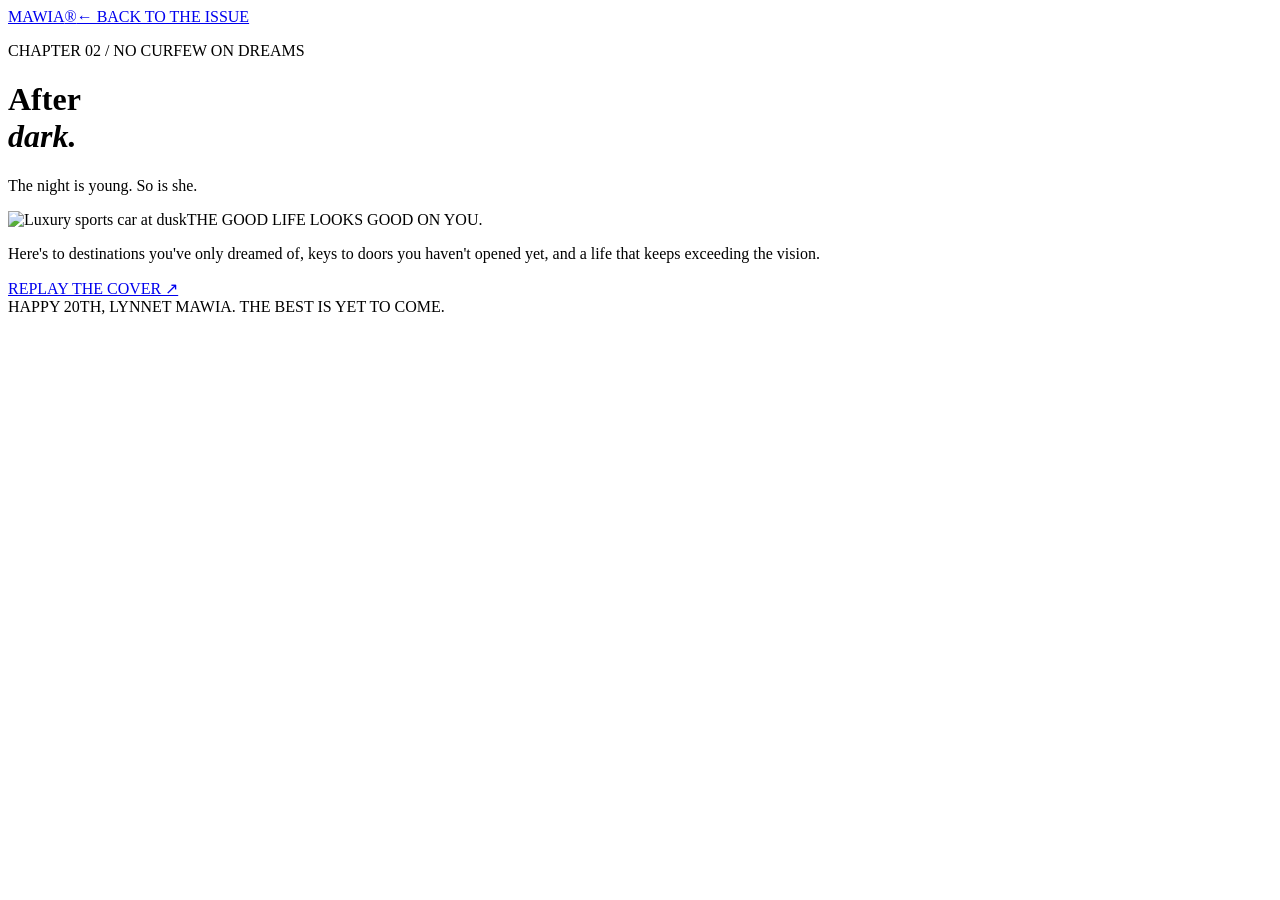
==== afterdark.html @ 074153f6 "Create editorial birthday website: afterdark.html" ====
<!doctype html><html lang="en"><head><meta charset="utf-8"><meta name="viewport" content="width=device-width,initial-scale=1"><title>After Dark — Mawia</title><link href="https://fonts.googleapis.com/css2?family=DM+Sans:wght@400;500;600;700&family=Playfair+Display:ital,wght@0,500;0,600;0,700;1,500;1,600&display=swap" rel="stylesheet"><link rel="stylesheet" href="style.css"></head><body class="afterdark"><header class="inner-nav"><a class="wordmark" href="index.html">MAWIA<span>®</span></a><a class="nav-next" href="birthday.html">← BACK TO THE ISSUE</a></header><main class="after-main"><p class="eyebrow">CHAPTER 02 / NO CURFEW ON DREAMS</p><h1>After<br><em>dark.</em></h1><p class="after-deck">The night is young. So is she.</p><div class="car-image"><img src="https://images.unsplash.com/photo-1503376780353-7e6692767b70?auto=format&fit=crop&w=1800&q=90" alt="Luxury sports car at dusk"><span>THE GOOD LIFE LOOKS GOOD ON YOU.</span></div><div class="after-bottom"><p>Here's to destinations you've only dreamed of, keys to doors you haven't opened yet, and a life that keeps exceeding the vision.</p><a class="final-link" href="index.html">REPLAY THE COVER ↗</a></div><footer>HAPPY 20TH, LYNNET MAWIA. THE BEST IS YET TO COME.</footer></main></body></html>
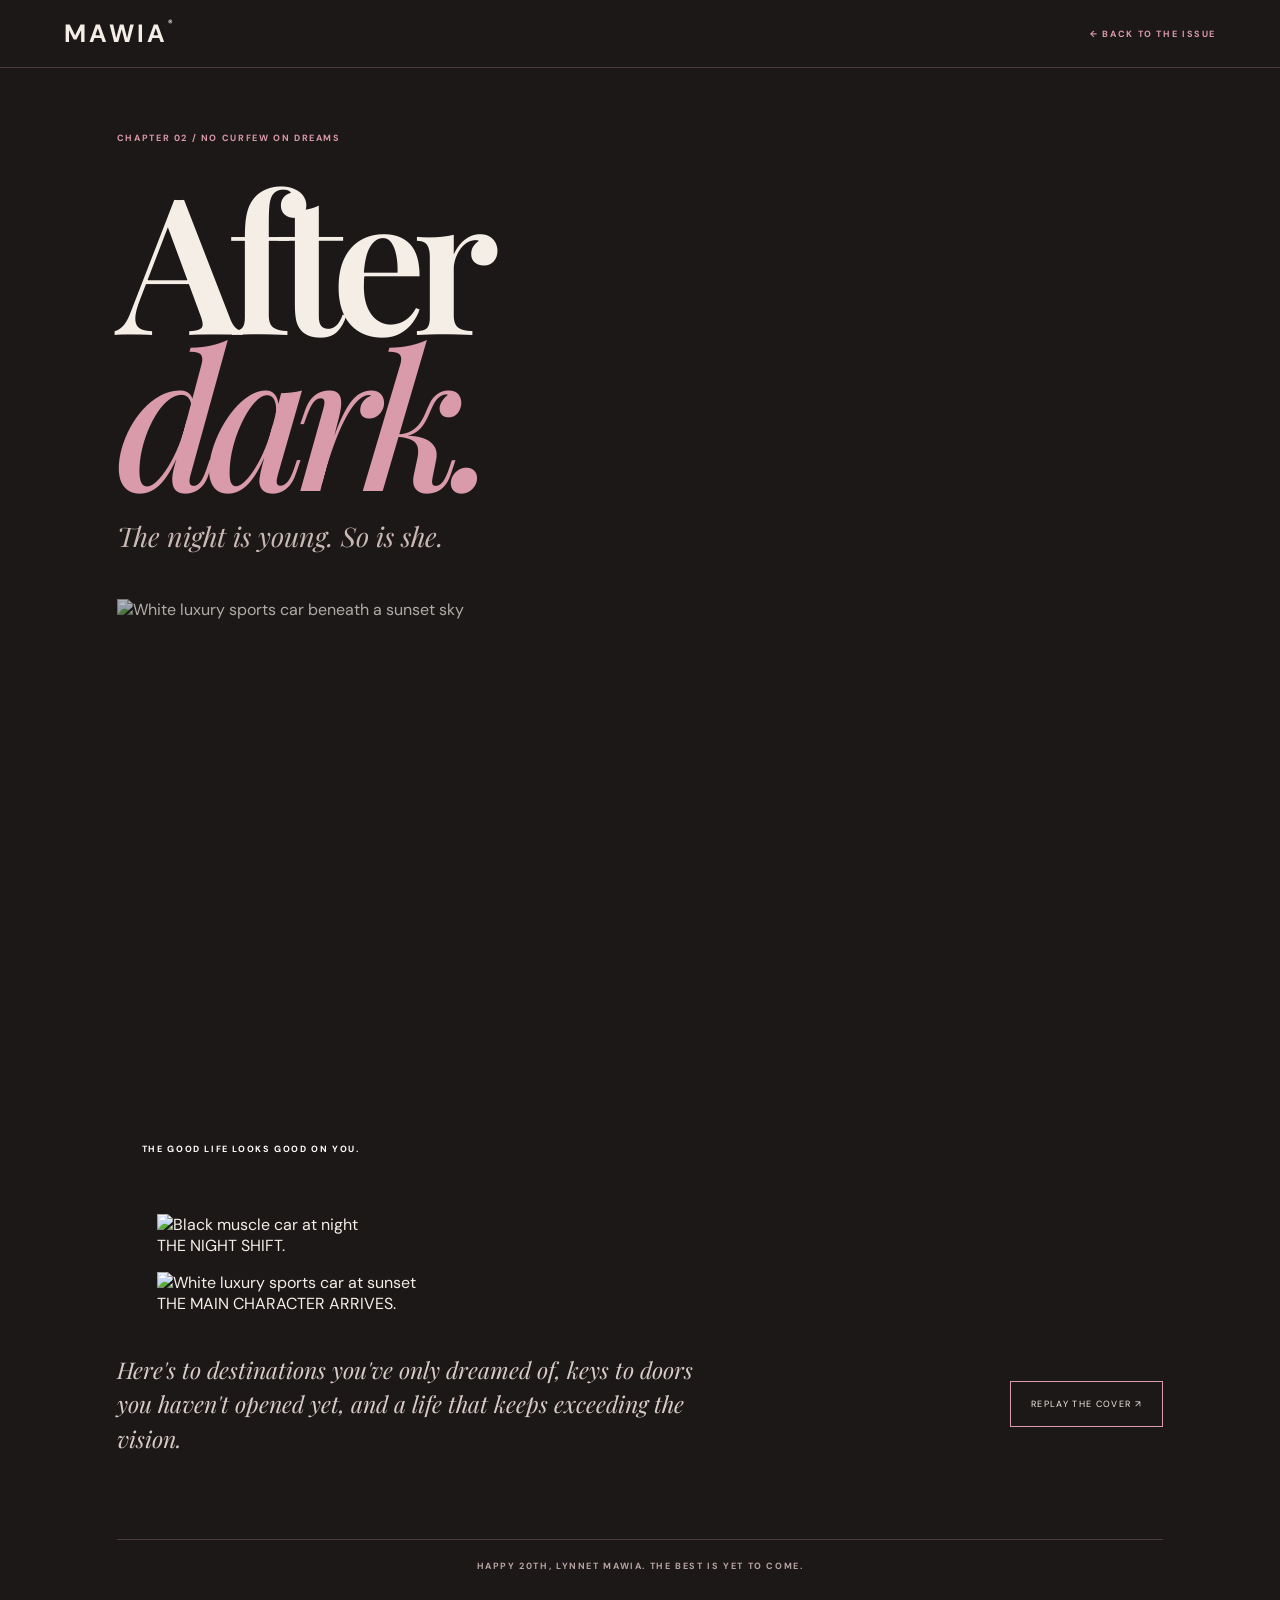
==== commit 193baa7a: "Use the supplied Arcane artwork and car photographs" ====
--- a/afterdark.html
+++ b/afterdark.html
@@ -1 +1 @@
-<!doctype html><html lang="en"><head><meta charset="utf-8"><meta name="viewport" content="width=device-width,initial-scale=1"><title>After Dark — Mawia</title><link href="https://fonts.googleapis.com/css2?family=DM+Sans:wght@400;500;600;700&family=Playfair+Display:ital,wght@0,500;0,600;0,700;1,500;1,600&display=swap" rel="stylesheet"><link rel="stylesheet" href="style.css"></head><body class="afterdark"><header class="inner-nav"><a class="wordmark" href="index.html">MAWIA<span>®</span></a><a class="nav-next" href="birthday.html">← BACK TO THE ISSUE</a></header><main class="after-main"><p class="eyebrow">CHAPTER 02 / NO CURFEW ON DREAMS</p><h1>After<br><em>dark.</em></h1><p class="after-deck">The night is young. So is she.</p><div class="car-image"><img src="https://images.unsplash.com/photo-1503376780353-7e6692767b70?auto=format&fit=crop&w=1800&q=90" alt="Luxury sports car at dusk"><span>THE GOOD LIFE LOOKS GOOD ON YOU.</span></div><div class="after-bottom"><p>Here's to destinations you've only dreamed of, keys to doors you haven't opened yet, and a life that keeps exceeding the vision.</p><a class="final-link" href="index.html">REPLAY THE COVER ↗</a></div><footer>HAPPY 20TH, LYNNET MAWIA. THE BEST IS YET TO COME.</footer></main></body></html>+<!doctype html><html lang="en"><head><meta charset="utf-8"><meta name="viewport" content="width=device-width,initial-scale=1"><title>After Dark — Mawia</title><link href="https://fonts.googleapis.com/css2?family=DM+Sans:wght@400;500;600;700&family=Playfair+Display:ital,wght@0,500;0,600;0,700;1,500;1,600&display=swap" rel="stylesheet"><link rel="stylesheet" href="style.css"></head><body class="afterdark"><header class="inner-nav"><a class="wordmark" href="index.html">MAWIA<span>®</span></a><a class="nav-next" href="birthday.html">← BACK TO THE ISSUE</a></header><main class="after-main"><p class="eyebrow">CHAPTER 02 / NO CURFEW ON DREAMS</p><h1>After<br><em>dark.</em></h1><p class="after-deck">The night is young. So is she.</p><div class="car-image"><img src="assets/car-white.jpg" alt="White luxury sports car beneath a sunset sky"><span>THE GOOD LIFE LOOKS GOOD ON YOU.</span></div><div class="car-pair"><figure><img src="assets/car-night.jpg" alt="Black muscle car at night"><figcaption>THE NIGHT SHIFT.</figcaption></figure><figure><img src="assets/car-white.jpg" alt="White luxury sports car at sunset"><figcaption>THE MAIN CHARACTER ARRIVES.</figcaption></figure></div><div class="after-bottom"><p>Here's to destinations you've only dreamed of, keys to doors you haven't opened yet, and a life that keeps exceeding the vision.</p><a class="final-link" href="index.html">REPLAY THE COVER ↗</a></div><footer>HAPPY 20TH, LYNNET MAWIA. THE BEST IS YET TO COME.</footer></main></body></html>
--- a/style.css
+++ b/style.css
@@ -0,0 +1 @@
+:root{--paper:#f4eee7;--ink:#201b1a;--muted:#82766f;--wine:#7a263d;--line:#d9cec4;--serif:'Playfair Display',Georgia,serif;--sans:'DM Sans',Arial,sans-serif}*{box-sizing:border-box}html{scroll-behavior:smooth}body{margin:0;background:var(--paper);color:var(--ink);font-family:var(--sans)}a{color:inherit;text-decoration:none}.masthead,.inner-nav{height:76px;padding:0 5vw;display:flex;align-items:center;justify-content:space-between;border-bottom:1px solid var(--line)}.wordmark{font:700 25px var(--sans);letter-spacing:.13em}.wordmark span{font-size:9px;vertical-align:top}.masthead>span,.eyebrow,.photo-note,.cover-footer,.section-kicker,.birthday-heading>p,.feature-quote>p,.note-label,.countdown-wrap>span,.countdown-wrap small,.page-bottom,.nav-next,.car-image span,.after-main footer{font-size:9px;letter-spacing:.18em;font-weight:700}.masthead>span{color:var(--muted)}.cover-grid{min-height:calc(100svh - 120px);display:grid;grid-template-columns:1.03fr 1.08fr .34fr;gap:3vw;padding:5vh 5vw 3vh;align-items:center}.cover-copy{padding:3vw 0}.eyebrow,.section-kicker,.note-label{color:var(--wine)}h1{font:600 clamp(76px,11vw,166px)/.82 var(--serif);letter-spacing:-.075em;margin:35px 0 25px}.cover-copy h1 em,.birthday-heading h1 em,.after-main h1 em{color:var(--wine);font-weight:500}.cover-deck{font:italic 26px var(--serif);margin:0 0 14px}.cover-small{font-size:12px;line-height:1.8;color:var(--muted)}.round-link{display:grid;place-items:center;border:1px solid var(--wine);color:var(--wine);border-radius:50%;width:48px;height:48px;font-size:24px;margin-top:30px}.cover-photo{height:min(70vh,700px);position:relative;overflow:hidden;background:#ded2c8}.cover-photo img,.feature-image img,.car-image img{width:100%;height:100%;object-fit:cover;display:block;filter:saturate(.78)}.cover-photo img{object-position:center 30%}.photo-note{position:absolute;left:18px;top:18px;color:white}.cover-number{position:absolute;right:-9px;bottom:-48px;font:600 190px/.9 var(--serif);color:#f4eee7;mix-blend-mode:screen}.cover-side{height:100%;display:flex;flex-direction:column;justify-content:space-between;padding:20px 0;color:var(--muted);writing-mode:vertical-rl;align-items:center}.cover-side p{font:500 20px/1.5 var(--serif);color:var(--ink);text-align:center}.cover-side em{color:var(--wine)}.cover-footer{display:flex;justify-content:space-between;padding:17px 5vw;border-top:1px solid var(--line);color:var(--muted)}.inner-nav{height:68px}.nav-next{color:var(--wine)}.birthday-main{max-width:1120px;margin:auto;padding:55px 6vw 35px}.birthday-heading{display:flex;align-items:end;justify-content:space-between;margin:20px 0 45px}.birthday-heading h1{font-size:clamp(60px,9vw,112px);margin:18px 0 0}.birthday-heading>p{color:var(--muted);line-height:1.8;text-align:right}.editorial-feature{display:grid;grid-template-columns:1fr .9fr;min-height:490px;background:#e9dfd6}.feature-image{min-height:490px;overflow:hidden}.feature-quote{padding:8% 10%;display:flex;flex-direction:column;justify-content:center}.quote-mark{font:100px/.7 var(--serif);color:var(--wine)}.feature-quote blockquote{font:italic clamp(27px,3vw,43px)/1.2 var(--serif);margin:25px 0 30px}.feature-quote>p{color:var(--wine)}.signature{font:italic 21px var(--serif);margin-top:24px}.birthday-note{max-width:690px;margin:75px auto;text-align:center}.birthday-note p{font:23px/1.65 var(--serif);margin:22px 0}.birthday-note strong{font-size:9px;letter-spacing:.2em}.countdown-wrap{text-align:center;border-top:1px solid var(--line);border-bottom:1px solid var(--line);padding:35px 0}.countdown-wrap>span{color:var(--wine)}.countdown{font:clamp(28px,5vw,54px) var(--serif);letter-spacing:.08em;margin:17px 0}.countdown-wrap small{color:var(--muted)}.page-bottom{display:flex;justify-content:space-between;padding-top:28px;color:var(--muted)}.page-bottom a{color:var(--wine)}.afterdark{background:#1d1818;color:#f4eee7;--wine:#d99aaa;--line:#493d3c}.afterdark .inner-nav{border-color:#493d3c}.afterdark .wordmark{color:#f4eee7}.after-main{max-width:1200px;margin:auto;padding:55px 6vw 35px}.after-main h1{font-size:clamp(90px,15vw,190px);margin:35px 0 15px}.after-deck{font:italic 27px var(--serif);color:#c9b8b4}.car-image{height:min(58vw,580px);min-height:280px;margin:45px 0 35px;position:relative;overflow:hidden}.car-image img{filter:brightness(.72) saturate(.72)}.car-image span{position:absolute;bottom:24px;left:25px;color:white}.after-bottom{display:flex;justify-content:space-between;align-items:center;gap:40px}.after-bottom p{font:italic 23px/1.5 var(--serif);max-width:600px;color:#d8cbc7}.final-link{border:1px solid #d99aaa;padding:16px 20px;font-size:9px;letter-spacing:.15em}.after-main footer{border-top:1px solid #493d3c;margin-top:60px;padding-top:20px;color:#b7a5a1;text-align:center}@media(max-width:760px){.masthead{height:64px}.masthead>span:nth-child(2){display:none}.masthead>span{font-size:8px}.cover-grid{grid-template-columns:1fr 1.05fr;gap:5vw;padding:5vh 5vw}.cover-copy{padding:0}.cover-copy h1{font-size:clamp(65px,16vw,110px);margin:25px 0 18px}.cover-deck{font-size:20px}.cover-small{font-size:10px}.cover-photo{height:58vh;min-height:390px}.cover-side{display:none}.cover-number{font-size:130px;bottom:-32px}.cover-footer{font-size:7px;padding:14px 5vw}.cover-footer span:nth-child(2){display:none}.birthday-main,.after-main{padding:38px 6vw 25px}.birthday-heading{display:block;margin-bottom:28px}.birthday-heading h1{font-size:clamp(57px,13vw,88px)}.birthday-heading>p{text-align:left;margin-top:25px}.editorial-feature{grid-template-columns:1fr}.feature-image{min-height:390px;height:55vh}.feature-quote{padding:38px 9% 45px}.birthday-note{margin:55px auto}.birthday-note p{font-size:20px}.page-bottom{font-size:8px}.after-main h1{font-size:clamp(95px,22vw,150px)}.car-image{height:65vh;margin:35px 0 25px}.after-bottom{display:block}.after-bottom p{font-size:21px}.final-link{display:inline-block}.after-main footer{font-size:8px;line-height:1.8}}
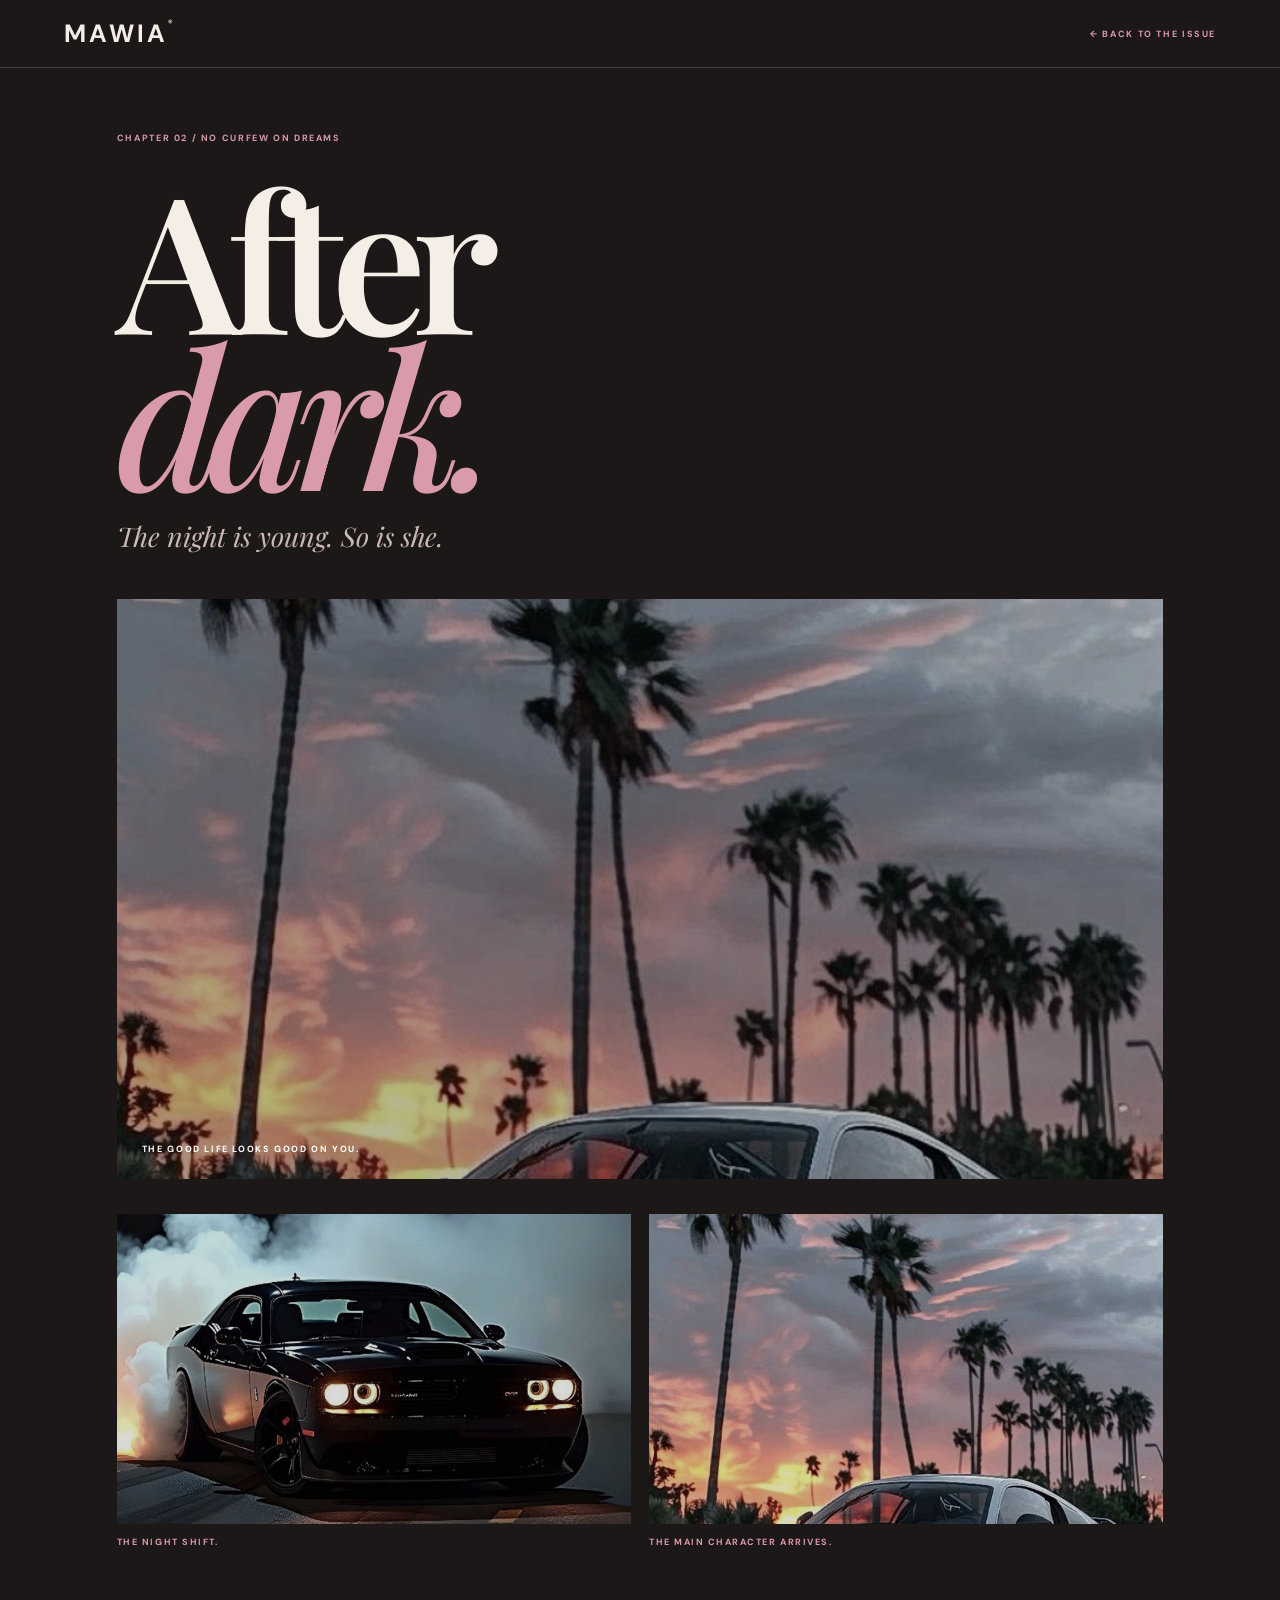
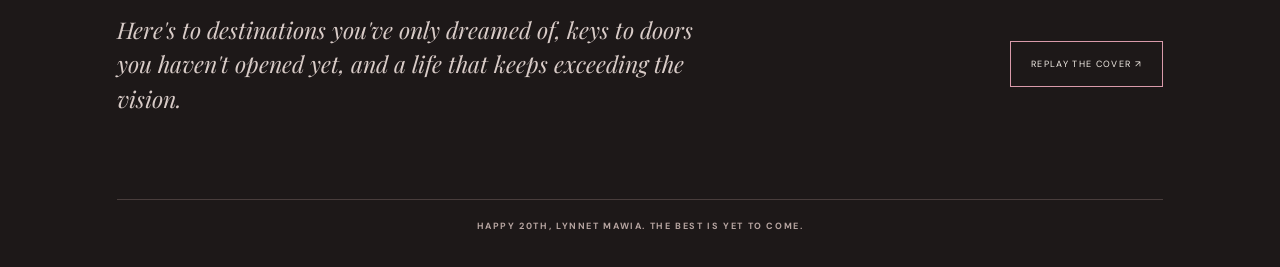
==== commit 2bcffd6f: "Fix image paths to match uploaded artwork" ====
--- a/afterdark.html
+++ b/afterdark.html
@@ -1 +1 @@
-<!doctype html><html lang="en"><head><meta charset="utf-8"><meta name="viewport" content="width=device-width,initial-scale=1"><title>After Dark — Mawia</title><link href="https://fonts.googleapis.com/css2?family=DM+Sans:wght@400;500;600;700&family=Playfair+Display:ital,wght@0,500;0,600;0,700;1,500;1,600&display=swap" rel="stylesheet"><link rel="stylesheet" href="style.css"></head><body class="afterdark"><header class="inner-nav"><a class="wordmark" href="index.html">MAWIA<span>®</span></a><a class="nav-next" href="birthday.html">← BACK TO THE ISSUE</a></header><main class="after-main"><p class="eyebrow">CHAPTER 02 / NO CURFEW ON DREAMS</p><h1>After<br><em>dark.</em></h1><p class="after-deck">The night is young. So is she.</p><div class="car-image"><img src="assets/car-white.jpg" alt="White luxury sports car beneath a sunset sky"><span>THE GOOD LIFE LOOKS GOOD ON YOU.</span></div><div class="car-pair"><figure><img src="assets/car-night.jpg" alt="Black muscle car at night"><figcaption>THE NIGHT SHIFT.</figcaption></figure><figure><img src="assets/car-white.jpg" alt="White luxury sports car at sunset"><figcaption>THE MAIN CHARACTER ARRIVES.</figcaption></figure></div><div class="after-bottom"><p>Here's to destinations you've only dreamed of, keys to doors you haven't opened yet, and a life that keeps exceeding the vision.</p><a class="final-link" href="index.html">REPLAY THE COVER ↗</a></div><footer>HAPPY 20TH, LYNNET MAWIA. THE BEST IS YET TO COME.</footer></main></body></html>+<!doctype html><html lang="en"><head><meta charset="utf-8"><meta name="viewport" content="width=device-width,initial-scale=1"><title>After Dark — Mawia</title><link href="https://fonts.googleapis.com/css2?family=DM+Sans:wght@400;500;600;700&family=Playfair+Display:ital,wght@0,500;0,600;0,700;1,500;1,600&display=swap" rel="stylesheet"><link rel="stylesheet" href="style.css"></head><body class="afterdark"><header class="inner-nav"><a class="wordmark" href="index.html">MAWIA<span>®</span></a><a class="nav-next" href="birthday.html">← BACK TO THE ISSUE</a></header><main class="after-main"><p class="eyebrow">CHAPTER 02 / NO CURFEW ON DREAMS</p><h1>After<br><em>dark.</em></h1><p class="after-deck">The night is young. So is she.</p><div class="car-image"><img src="car-white.jpg" alt="White luxury sports car beneath a sunset sky"><span>THE GOOD LIFE LOOKS GOOD ON YOU.</span></div><div class="car-pair"><figure><img src="car-night.jpg" alt="Black muscle car at night"><figcaption>THE NIGHT SHIFT.</figcaption></figure><figure><img src="car-white.jpg" alt="White luxury sports car at sunset"><figcaption>THE MAIN CHARACTER ARRIVES.</figcaption></figure></div><div class="after-bottom"><p>Here's to destinations you've only dreamed of, keys to doors you haven't opened yet, and a life that keeps exceeding the vision.</p><a class="final-link" href="index.html">REPLAY THE COVER ↗</a></div><footer>HAPPY 20TH, LYNNET MAWIA. THE BEST IS YET TO COME.</footer></main></body></html>
--- a/style.css
+++ b/style.css
@@ -1 +1,3 @@
-:root{--paper:#f4eee7;--ink:#201b1a;--muted:#82766f;--wine:#7a263d;--line:#d9cec4;--serif:'Playfair Display',Georgia,serif;--sans:'DM Sans',Arial,sans-serif}*{box-sizing:border-box}html{scroll-behavior:smooth}body{margin:0;background:var(--paper);color:var(--ink);font-family:var(--sans)}a{color:inherit;text-decoration:none}.masthead,.inner-nav{height:76px;padding:0 5vw;display:flex;align-items:center;justify-content:space-between;border-bottom:1px solid var(--line)}.wordmark{font:700 25px var(--sans);letter-spacing:.13em}.wordmark span{font-size:9px;vertical-align:top}.masthead>span,.eyebrow,.photo-note,.cover-footer,.section-kicker,.birthday-heading>p,.feature-quote>p,.note-label,.countdown-wrap>span,.countdown-wrap small,.page-bottom,.nav-next,.car-image span,.after-main footer{font-size:9px;letter-spacing:.18em;font-weight:700}.masthead>span{color:var(--muted)}.cover-grid{min-height:calc(100svh - 120px);display:grid;grid-template-columns:1.03fr 1.08fr .34fr;gap:3vw;padding:5vh 5vw 3vh;align-items:center}.cover-copy{padding:3vw 0}.eyebrow,.section-kicker,.note-label{color:var(--wine)}h1{font:600 clamp(76px,11vw,166px)/.82 var(--serif);letter-spacing:-.075em;margin:35px 0 25px}.cover-copy h1 em,.birthday-heading h1 em,.after-main h1 em{color:var(--wine);font-weight:500}.cover-deck{font:italic 26px var(--serif);margin:0 0 14px}.cover-small{font-size:12px;line-height:1.8;color:var(--muted)}.round-link{display:grid;place-items:center;border:1px solid var(--wine);color:var(--wine);border-radius:50%;width:48px;height:48px;font-size:24px;margin-top:30px}.cover-photo{height:min(70vh,700px);position:relative;overflow:hidden;background:#ded2c8}.cover-photo img,.feature-image img,.car-image img{width:100%;height:100%;object-fit:cover;display:block;filter:saturate(.78)}.cover-photo img{object-position:center 30%}.photo-note{position:absolute;left:18px;top:18px;color:white}.cover-number{position:absolute;right:-9px;bottom:-48px;font:600 190px/.9 var(--serif);color:#f4eee7;mix-blend-mode:screen}.cover-side{height:100%;display:flex;flex-direction:column;justify-content:space-between;padding:20px 0;color:var(--muted);writing-mode:vertical-rl;align-items:center}.cover-side p{font:500 20px/1.5 var(--serif);color:var(--ink);text-align:center}.cover-side em{color:var(--wine)}.cover-footer{display:flex;justify-content:space-between;padding:17px 5vw;border-top:1px solid var(--line);color:var(--muted)}.inner-nav{height:68px}.nav-next{color:var(--wine)}.birthday-main{max-width:1120px;margin:auto;padding:55px 6vw 35px}.birthday-heading{display:flex;align-items:end;justify-content:space-between;margin:20px 0 45px}.birthday-heading h1{font-size:clamp(60px,9vw,112px);margin:18px 0 0}.birthday-heading>p{color:var(--muted);line-height:1.8;text-align:right}.editorial-feature{display:grid;grid-template-columns:1fr .9fr;min-height:490px;background:#e9dfd6}.feature-image{min-height:490px;overflow:hidden}.feature-quote{padding:8% 10%;display:flex;flex-direction:column;justify-content:center}.quote-mark{font:100px/.7 var(--serif);color:var(--wine)}.feature-quote blockquote{font:italic clamp(27px,3vw,43px)/1.2 var(--serif);margin:25px 0 30px}.feature-quote>p{color:var(--wine)}.signature{font:italic 21px var(--serif);margin-top:24px}.birthday-note{max-width:690px;margin:75px auto;text-align:center}.birthday-note p{font:23px/1.65 var(--serif);margin:22px 0}.birthday-note strong{font-size:9px;letter-spacing:.2em}.countdown-wrap{text-align:center;border-top:1px solid var(--line);border-bottom:1px solid var(--line);padding:35px 0}.countdown-wrap>span{color:var(--wine)}.countdown{font:clamp(28px,5vw,54px) var(--serif);letter-spacing:.08em;margin:17px 0}.countdown-wrap small{color:var(--muted)}.page-bottom{display:flex;justify-content:space-between;padding-top:28px;color:var(--muted)}.page-bottom a{color:var(--wine)}.afterdark{background:#1d1818;color:#f4eee7;--wine:#d99aaa;--line:#493d3c}.afterdark .inner-nav{border-color:#493d3c}.afterdark .wordmark{color:#f4eee7}.after-main{max-width:1200px;margin:auto;padding:55px 6vw 35px}.after-main h1{font-size:clamp(90px,15vw,190px);margin:35px 0 15px}.after-deck{font:italic 27px var(--serif);color:#c9b8b4}.car-image{height:min(58vw,580px);min-height:280px;margin:45px 0 35px;position:relative;overflow:hidden}.car-image img{filter:brightness(.72) saturate(.72)}.car-image span{position:absolute;bottom:24px;left:25px;color:white}.after-bottom{display:flex;justify-content:space-between;align-items:center;gap:40px}.after-bottom p{font:italic 23px/1.5 var(--serif);max-width:600px;color:#d8cbc7}.final-link{border:1px solid #d99aaa;padding:16px 20px;font-size:9px;letter-spacing:.15em}.after-main footer{border-top:1px solid #493d3c;margin-top:60px;padding-top:20px;color:#b7a5a1;text-align:center}@media(max-width:760px){.masthead{height:64px}.masthead>span:nth-child(2){display:none}.masthead>span{font-size:8px}.cover-grid{grid-template-columns:1fr 1.05fr;gap:5vw;padding:5vh 5vw}.cover-copy{padding:0}.cover-copy h1{font-size:clamp(65px,16vw,110px);margin:25px 0 18px}.cover-deck{font-size:20px}.cover-small{font-size:10px}.cover-photo{height:58vh;min-height:390px}.cover-side{display:none}.cover-number{font-size:130px;bottom:-32px}.cover-footer{font-size:7px;padding:14px 5vw}.cover-footer span:nth-child(2){display:none}.birthday-main,.after-main{padding:38px 6vw 25px}.birthday-heading{display:block;margin-bottom:28px}.birthday-heading h1{font-size:clamp(57px,13vw,88px)}.birthday-heading>p{text-align:left;margin-top:25px}.editorial-feature{grid-template-columns:1fr}.feature-image{min-height:390px;height:55vh}.feature-quote{padding:38px 9% 45px}.birthday-note{margin:55px auto}.birthday-note p{font-size:20px}.page-bottom{font-size:8px}.after-main h1{font-size:clamp(95px,22vw,150px)}.car-image{height:65vh;margin:35px 0 25px}.after-bottom{display:block}.after-bottom p{font-size:21px}.final-link{display:inline-block}.after-main footer{font-size:8px;line-height:1.8}}+:root{--paper:#f4eee7;--ink:#201b1a;--muted:#82766f;--wine:#7a263d;--line:#d9cec4;--serif:'Playfair Display',Georgia,serif;--sans:'DM Sans',Arial,sans-serif}*{box-sizing:border-box}html{scroll-behavior:smooth}body{margin:0;background:var(--paper);color:var(--ink);font-family:var(--sans)}a{color:inherit;text-decoration:none}.masthead,.inner-nav{height:76px;padding:0 5vw;display:flex;align-items:center;justify-content:space-between;border-bottom:1px solid var(--line)}.wordmark{font:700 25px var(--sans);letter-spacing:.13em}.wordmark span{font-size:9px;vertical-align:top}.masthead>span,.eyebrow,.photo-note,.cover-footer,.section-kicker,.birthday-heading>p,.feature-quote>p,.note-label,.countdown-wrap>span,.countdown-wrap small,.page-bottom,.nav-next,.car-image span,.after-main footer{font-size:9px;letter-spacing:.18em;font-weight:700}.masthead>span{color:var(--muted)}.cover-grid{min-height:calc(100svh - 120px);display:grid;grid-template-columns:1.03fr 1.08fr .34fr;gap:3vw;padding:5vh 5vw 3vh;align-items:center}.cover-copy{padding:3vw 0}.eyebrow,.section-kicker,.note-label{color:var(--wine)}h1{font:600 clamp(76px,11vw,166px)/.82 var(--serif);letter-spacing:-.075em;margin:35px 0 25px}.cover-copy h1 em,.birthday-heading h1 em,.after-main h1 em{color:var(--wine);font-weight:500}.cover-deck{font:italic 26px var(--serif);margin:0 0 14px}.cover-small{font-size:12px;line-height:1.8;color:var(--muted)}.round-link{display:grid;place-items:center;border:1px solid var(--wine);color:var(--wine);border-radius:50%;width:48px;height:48px;font-size:24px;margin-top:30px}.cover-photo{height:min(70vh,700px);position:relative;overflow:hidden;background:#ded2c8}.cover-photo img,.feature-image img,.car-image img{width:100%;height:100%;object-fit:cover;display:block;filter:saturate(.78)}.cover-photo img{object-position:center 30%}.photo-note{position:absolute;left:18px;top:18px;color:white}.cover-number{position:absolute;right:-9px;bottom:-48px;font:600 190px/.9 var(--serif);color:#f4eee7;mix-blend-mode:screen}.cover-side{height:100%;display:flex;flex-direction:column;justify-content:space-between;padding:20px 0;color:var(--muted);writing-mode:vertical-rl;align-items:center}.cover-side p{font:500 20px/1.5 var(--serif);color:var(--ink);text-align:center}.cover-side em{color:var(--wine)}.cover-footer{display:flex;justify-content:space-between;padding:17px 5vw;border-top:1px solid var(--line);color:var(--muted)}.inner-nav{height:68px}.nav-next{color:var(--wine)}.birthday-main{max-width:1120px;margin:auto;padding:55px 6vw 35px}.birthday-heading{display:flex;align-items:end;justify-content:space-between;margin:20px 0 45px}.birthday-heading h1{font-size:clamp(60px,9vw,112px);margin:18px 0 0}.birthday-heading>p{color:var(--muted);line-height:1.8;text-align:right}.editorial-feature{display:grid;grid-template-columns:1fr .9fr;min-height:490px;background:#e9dfd6}.feature-image{min-height:490px;overflow:hidden}.feature-quote{padding:8% 10%;display:flex;flex-direction:column;justify-content:center}.quote-mark{font:100px/.7 var(--serif);color:var(--wine)}.feature-quote blockquote{font:italic clamp(27px,3vw,43px)/1.2 var(--serif);margin:25px 0 30px}.feature-quote>p{color:var(--wine)}.signature{font:italic 21px var(--serif);margin-top:24px}.birthday-note{max-width:690px;margin:75px auto;text-align:center}.birthday-note p{font:23px/1.65 var(--serif);margin:22px 0}.birthday-note strong{font-size:9px;letter-spacing:.2em}.countdown-wrap{text-align:center;border-top:1px solid var(--line);border-bottom:1px solid var(--line);padding:35px 0}.countdown-wrap>span{color:var(--wine)}.countdown{font:clamp(28px,5vw,54px) var(--serif);letter-spacing:.08em;margin:17px 0}.countdown-wrap small{color:var(--muted)}.page-bottom{display:flex;justify-content:space-between;padding-top:28px;color:var(--muted)}.page-bottom a{color:var(--wine)}.afterdark{background:#1d1818;color:#f4eee7;--wine:#d99aaa;--line:#493d3c}.afterdark .inner-nav{border-color:#493d3c}.afterdark .wordmark{color:#f4eee7}.after-main{max-width:1200px;margin:auto;padding:55px 6vw 35px}.after-main h1{font-size:clamp(90px,15vw,190px);margin:35px 0 15px}.after-deck{font:italic 27px var(--serif);color:#c9b8b4}.car-image{height:min(58vw,580px);min-height:280px;margin:45px 0 35px;position:relative;overflow:hidden}.car-image img{filter:brightness(.72) saturate(.72)}.car-image span{position:absolute;bottom:24px;left:25px;color:white}.after-bottom{display:flex;justify-content:space-between;align-items:center;gap:40px}.after-bottom p{font:italic 23px/1.5 var(--serif);max-width:600px;color:#d8cbc7}.final-link{border:1px solid #d99aaa;padding:16px 20px;font-size:9px;letter-spacing:.15em}.after-main footer{border-top:1px solid #493d3c;margin-top:60px;padding-top:20px;color:#b7a5a1;text-align:center}@media(max-width:760px){.masthead{height:64px}.masthead>span:nth-child(2){display:none}.masthead>span{font-size:8px}.cover-grid{grid-template-columns:1fr 1.05fr;gap:5vw;padding:5vh 5vw}.cover-copy{padding:0}.cover-copy h1{font-size:clamp(65px,16vw,110px);margin:25px 0 18px}.cover-deck{font-size:20px}.cover-small{font-size:10px}.cover-photo{height:58vh;min-height:390px}.cover-side{display:none}.cover-number{font-size:130px;bottom:-32px}.cover-footer{font-size:7px;padding:14px 5vw}.cover-footer span:nth-child(2){display:none}.birthday-main,.after-main{padding:38px 6vw 25px}.birthday-heading{display:block;margin-bottom:28px}.birthday-heading h1{font-size:clamp(57px,13vw,88px)}.birthday-heading>p{text-align:left;margin-top:25px}.editorial-feature{grid-template-columns:1fr}.feature-image{min-height:390px;height:55vh}.feature-quote{padding:38px 9% 45px}.birthday-note{margin:55px auto}.birthday-note p{font-size:20px}.page-bottom{font-size:8px}.after-main h1{font-size:clamp(95px,22vw,150px)}.car-image{height:65vh;margin:35px 0 25px}.after-bottom{display:block}.after-bottom p{font-size:21px}.final-link{display:inline-block}.after-main footer{font-size:8px;line-height:1.8}}
+/* Personal artwork and car gallery */
+.portrait-strip{display:grid;grid-template-columns:1fr 1fr;gap:18px;margin:42px 0 0}.portrait-strip figure,.car-pair figure{margin:0;min-width:0}.portrait-strip img{width:100%;height:360px;object-fit:cover;display:block;filter:saturate(.82)}.portrait-strip figcaption,.car-pair figcaption{font-size:9px;letter-spacing:.17em;font-weight:700;color:var(--wine);padding-top:12px}.car-pair{display:grid;grid-template-columns:1fr 1fr;gap:18px;margin:18px 0 42px}.car-pair img{display:block;width:100%;height:310px;object-fit:cover;filter:brightness(.85) saturate(.8)}.afterdark .car-pair figcaption{color:#d99aaa}@media(max-width:760px){.portrait-strip{gap:10px}.portrait-strip img{height:260px}.car-pair{gap:10px}.car-pair img{height:190px}.portrait-strip figcaption,.car-pair figcaption{font-size:8px;line-height:1.5}}
